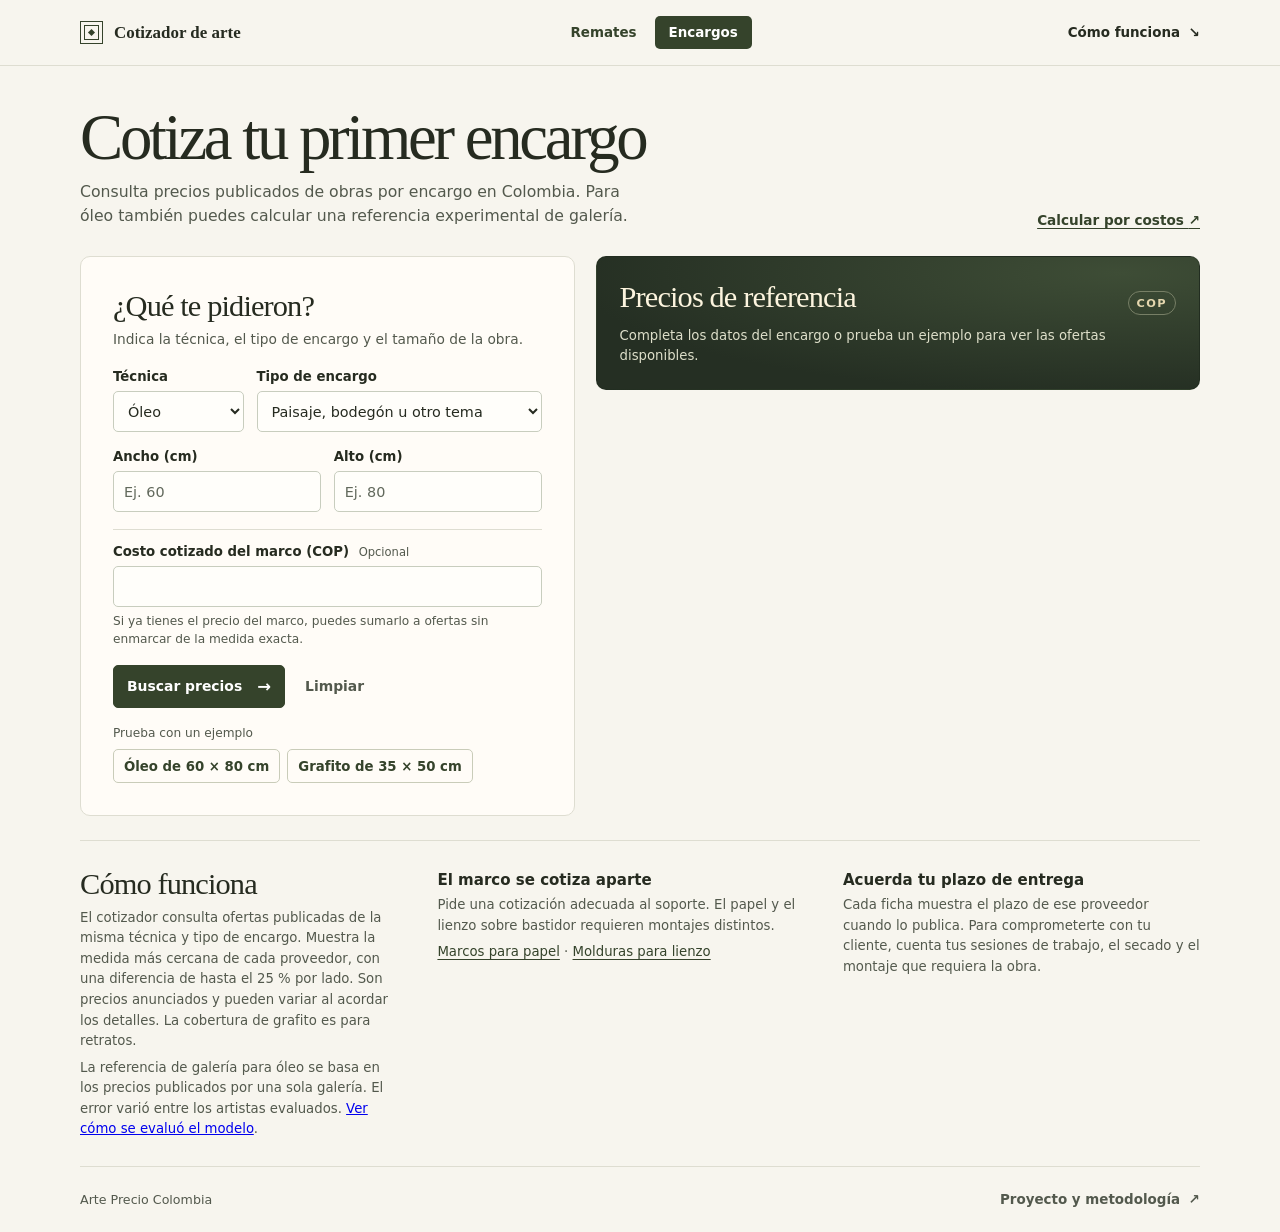
==== docs/cotizador/encargos/index.html @ ac55edd0 "Publica la referencia experimental de galería en Encargos" ====
<!doctype html>
<html lang="es-CO">
<head>
  <meta charset="utf-8">
  <meta name="viewport" content="width=device-width, initial-scale=1">
  <meta name="theme-color" content="#f7f5ee">
  <meta name="description" content="Consulta precios y plazos publicados de encargos de arte en Colombia por técnica y tamaño.">
  <title>Precios de referencia para encargos de arte</title>
  <link rel="stylesheet" href="../styles.css">
  <link rel="stylesheet" href="./referencias.css">
  <script type="module" src="./referencias.mjs?v=2"></script>
</head>
<body>
  <header class="site-header">
    <div class="shell masthead">
      <a class="brand" href="../"><span class="brand-mark" aria-hidden="true"></span>Cotizador de arte</a>
      <nav class="mode-nav" aria-label="Tipos de cotización">
        <a href="../">Remates</a>
        <a href="./" aria-current="page">Encargos</a>
      </nav>
      <a class="guide-link" href="#como-funciona">Cómo funciona <span aria-hidden="true">↘</span></a>
    </div>
  </header>

  <main class="shell">
    <section class="intro reference-intro" aria-labelledby="titulo">
      <div>
        <h1 id="titulo">Cotiza tu primer encargo</h1>
        <p class="intro-description">Consulta precios publicados de obras por encargo en Colombia. Para óleo también puedes calcular una referencia experimental de galería.</p>
      </div>
      <a class="cost-link" href="./costos/">Calcular por costos <span aria-hidden="true">↗</span></a>
    </section>

    <div class="workspace reference-workspace">
      <section class="work-card" aria-labelledby="ficha">
        <header class="work-heading">
          <h2 id="ficha">¿Qué te pidieron?</h2>
          <p>Indica la técnica, el tipo de encargo y el tamaño de la obra.</p>
        </header>

        <form id="references-form">
          <fieldset id="references-fields" class="form-fields" disabled>
            <legend class="sr-only">Características del encargo</legend>

            <div class="field-grid reference-fields">
              <div class="field">
                <label for="technique">Técnica</label>
                <select id="technique" name="technique" required>
                  <option value="oleo">Óleo</option>
                  <option value="grafito">Grafito</option>
                </select>
              </div>
              <div class="field">
                <label for="subject">Tipo de encargo</label>
                <select id="subject" name="subject" required>
                  <option value="obra">Paisaje, bodegón u otro tema</option>
                  <option value="retrato">Retrato de una figura humana</option>
                </select>
              </div>
            </div>

            <div class="field-grid">
              <div class="field">
                <label for="width">Ancho (cm)</label>
                <input id="width" name="width" type="number" inputmode="decimal" min="0.01" step="any" placeholder="Ej. 60" required>
              </div>
              <div class="field">
                <label for="height">Alto (cm)</label>
                <input id="height" name="height" type="number" inputmode="decimal" min="0.01" step="any" placeholder="Ej. 80" required>
              </div>
            </div>

            <div class="field reference-frame">
              <label for="frame-cost">Costo cotizado del marco (COP) <span class="optional">Opcional</span></label>
              <input id="frame-cost" name="frameCost" type="number" inputmode="numeric" min="0" max="999999999" step="1" aria-describedby="frame-help">
              <p class="hint" id="frame-help">Si ya tienes el precio del marco, puedes sumarlo a ofertas sin enmarcar de la medida exacta.</p>
            </div>

            <div class="form-actions">
              <button class="calculate-button" type="submit">Buscar precios <span aria-hidden="true">→</span></button>
              <button class="clear-button" type="reset">Limpiar</button>
            </div>
            <div class="reference-examples" role="group" aria-labelledby="examples-label">
              <p id="examples-label" class="hint">Prueba con un ejemplo</p>
              <button class="example-button" id="example-oil" type="button">Óleo de 60 × 80 cm</button>
              <button class="example-button" id="example-graphite" type="button">Grafito de 35 × 50 cm</button>
            </div>
          </fieldset>
          <p class="app-message" id="references-error" role="alert" hidden></p>
          <noscript><p class="app-message">Activa JavaScript para buscar precios publicados.</p></noscript>
        </form>
      </section>

      <section class="reference-results" id="reference-results" tabindex="-1" aria-labelledby="result-title">
        <div class="result-card reference-summary">
          <div class="result-heading">
            <h2 id="result-title">Precios de referencia</h2>
            <span class="currency-tag">COP</span>
          </div>
          <p class="quote-caption" id="result-status" role="status" aria-atomic="true">Cargando las ofertas publicadas.</p>
        </div>
        <ul class="offer-list" id="offer-list" hidden></ul>
        <article class="offer-card" id="gallery-reference" aria-labelledby="gallery-title" hidden>
          <h3 id="gallery-title">Referencia experimental de galería</h3>
          <p class="offer-price" id="gallery-price" hidden></p>
          <p class="offer-note" id="gallery-caption" role="status" aria-atomic="true"></p>
        </article>
      </section>
    </div>

    <section id="como-funciona" class="guide" aria-labelledby="guide-title">
      <div>
        <h2 id="guide-title">Cómo funciona</h2>
        <p>El cotizador consulta ofertas publicadas de la misma técnica y tipo de encargo. Muestra la medida más cercana de cada proveedor, con una diferencia de hasta el 25 % por lado. Son precios anunciados y pueden variar al acordar los detalles. La cobertura de grafito es para retratos.</p>
        <p>La referencia de galería para óleo se basa en los precios publicados por una sola galería. El error varió entre los artistas evaluados. <a href="https://github.com/joaquinrovi/arte-precio-colombia/blob/main/docs/metodologia_modelado.md#experimento-con-fichas-de-galería">Ver cómo se evaluó el modelo</a>.</p>
      </div>
      <div class="guide-item">
        <h3>El marco se cotiza aparte</h3>
        <p>Pide una cotización adecuada al soporte. El papel y el lienzo sobre bastidor requieren montajes distintos.</p>
        <p><a href="https://photodisenopro.com/product/marco-madera/" target="_blank" rel="noopener noreferrer">Marcos para papel</a> · <a href="https://www.encuadro.co/molduras" target="_blank" rel="noopener noreferrer">Molduras para lienzo</a></p>
      </div>
      <div class="guide-item">
        <h3>Acuerda tu plazo de entrega</h3>
        <p>Cada ficha muestra el plazo de ese proveedor cuando lo publica. Para comprometerte con tu cliente, cuenta tus sesiones de trabajo, el secado y el montaje que requiera la obra.</p>
      </div>
    </section>
  </main>

  <footer class="site-footer">
    <div class="shell footer-content">
      <span>Arte Precio Colombia</span>
      <a href="https://github.com/joaquinrovi/arte-precio-colombia#cotizador-web">Proyecto y metodología <span aria-hidden="true">↗</span></a>
    </div>
  </footer>
</body>
</html>
---- docs/cotizador/styles.css ----
:root {
  color-scheme: light;
  --paper: #f7f5ee;
  --card: #fffcf7;
  --ink: #262b20;
  --muted: #53594d;
  --rule: #deddd1;
  --olive: #35432b;
  --forest: #252f23;
  --cream: #fcf4de;
  --serif: Georgia, "Times New Roman", serif;
  font-family: Inter, system-ui, -apple-system, BlinkMacSystemFont, "Segoe UI", sans-serif;
  font-synthesis: none;
}

*, *::before, *::after { box-sizing: border-box; }

body { margin: 0; background: var(--paper); color: var(--ink); }
button, input, select { font: inherit; }
button:not(:disabled), select:not(:disabled), summary { cursor: pointer; }
[hidden] { display: none !important; }

:focus-visible { outline: 2px solid #8a5f25; outline-offset: 3px; }

.sr-only {
  position: absolute;
  width: 1px;
  height: 1px;
  overflow: hidden;
  clip-path: inset(50%);
  white-space: nowrap;
}

.shell { width: min(1120px, calc(100% - 72px)); margin-inline: auto; }

.site-header { border-bottom: 1px solid var(--rule); }

.masthead, .footer-content {
  min-height: 65px;
  display: flex;
  align-items: center;
  justify-content: space-between;
  gap: 16px;
}

.brand, .guide-link, .site-footer a { color: inherit; text-decoration: none; }
.brand { display: flex; align-items: center; gap: 11px; font: 700 1.06rem var(--serif); }
.mode-nav { display: flex; flex-wrap: wrap; gap: 4px; }
.mode-nav a {
  padding: 9px 14px;
  border-radius: 5px;
  color: var(--olive);
  font-size: .84rem;
  font-weight: 660;
  text-decoration: none;
}
.mode-nav a:hover { background: #eceade; }
.mode-nav a[aria-current] { background: var(--olive); color: white; }

.brand-mark {
  position: relative;
  display: block;
  width: 23px;
  aspect-ratio: 1;
  border: 1px solid var(--olive);
  box-shadow: inset 0 0 0 3px var(--paper), inset 0 0 0 4px var(--olive);
}

.brand-mark::after {
  content: "";
  position: absolute;
  inset: 8px;
  background: var(--olive);
  transform: rotate(45deg);
}

.guide-link, .site-footer a { font-size: .84rem; font-weight: 660; }
.guide-link:hover, .site-footer a:hover { text-decoration: underline; text-underline-offset: 4px; }
.guide-link span, .site-footer a span { margin-left: 4px; }

.intro {
  display: flex;
  justify-content: space-between;
  align-items: flex-end;
  gap: 24px;
  padding: 38px 0 28px;
}

.eyebrow {
  display: flex;
  align-items: center;
  gap: 9px;
  font-size: .68rem;
  font-weight: 760;
  letter-spacing: .12em;
  text-transform: uppercase;
  color: var(--olive);
  margin: 0 0 12px;
}

.eyebrow span { display: block; width: 17px; height: 1px; background: currentColor; }

h1, h2, h3 { margin: 0; }
h1, h2 { font-family: var(--serif); font-weight: 400; }
h1 { font-size: clamp(2.54rem, 6.5vw, 4.05rem); letter-spacing: -.051em; line-height: 1.03; }
h2 { font-size: clamp(1.5rem, 3vw, 1.9rem); letter-spacing: -.029em; line-height: 1.13; }
.intro-description { font-size: .98rem; line-height: 1.55; margin: 9px 0 0; color: var(--muted); max-width: 49ch; }

.example-button {
  display: inline-flex;
  align-items: center;
  gap: 10px;
  min-height: 41px;
  padding: 0 13px;
  border: 1px solid #c9ccb9;
  border-radius: 5px;
  background: transparent;
  color: var(--olive);
  font-size: .83rem;
  font-weight: 690;
  white-space: nowrap;
}

.example-button:hover:not(:disabled), .save-button:hover { background: #eaeade; }
.example-button:disabled { opacity: .6; }

.auction-explainer {
  display: grid;
  grid-template-columns: repeat(auto-fit, minmax(min(100%, 20rem), 1fr));
  gap: 12px;
  margin-bottom: 20px;
}
.auction-explainer section {
  padding: 14px 16px;
  border: 1px solid var(--rule);
  border-radius: 8px;
  background: var(--card);
}
.auction-explainer h2 { font-size: 1.35rem; scroll-margin-top: 12px; }
.auction-explainer p { margin: 6px 0 0; color: var(--muted); font-size: .86rem; line-height: 1.55; }

.workspace {
  display: grid;
  grid-template-columns: minmax(0, 1.1fr) minmax(0, .9fr);
  gap: 21px;
  align-items: start;
}

.work-card, .result-card { border-radius: 10px; padding: clamp(18px, 2.65vw, 32px); }
.work-card { min-width: 0; background: var(--card); border: 1px solid var(--rule); }
.work-heading { margin-bottom: 20px; }
.work-heading p { margin: 5px 0 0; color: var(--muted); font-size: .86rem; line-height: 1.5; }

fieldset { min-inline-size: 0; margin: 0; padding: 0; border: 0; }
.form-fields { display: grid; gap: 17px; }
.form-fields:disabled { opacity: .65; }
.field-grid { display: grid; grid-template-columns: repeat(2, minmax(0, 1fr)); gap: 13px; }
.work-properties { grid-template-columns: repeat(3, minmax(0, 1fr)); }
.field { display: grid; align-content: start; gap: 6px; min-width: 0; }

.field label, .dimensions legend, summary {
  font-size: .83rem;
  font-weight: 680;
  line-height: 1.2;
}

.optional { font-size: .72rem; font-weight: 520; color: var(--muted); margin-left: 5px; }

.field input, .field select {
  width: 100%;
  min-width: 0;
  min-height: 41px;
  padding: 7px 10px;
  border: 1px solid #c8cdbe;
  border-radius: 5px;
  color: var(--ink);
  background: #fffefa;
  font-size: .9rem;
}

.field select { padding-right: 8px; }
.field input:disabled, .field select:disabled { background: #f0efe8; color: var(--muted); }
.field input::placeholder { color: #62695c; opacity: 1; }
.field input:hover:not(:disabled), .field select:hover:not(:disabled) { border-color: #777f6d; }
.hint { color: var(--muted); font-size: .76rem; line-height: 1.43; margin: 0; }
.artist-status { font-weight: 630; }

.artist-control { display: flex; gap: 5px; }
.artist-control input { flex: 1; }

.save-button {
  flex: 0 0 auto;
  padding: 5px 9px;
  border: 1px solid #bdc4b3;
  border-radius: 5px;
  background: #f0f0e7;
  color: var(--olive);
  font-size: .75rem;
  font-weight: 680;
}

.dimensions { display: grid; gap: 8px; border-top: 1px solid var(--rule); padding-top: 8px; }
.dimensions legend { padding: 0 10px 0 0; }
.shape-selector { display: inline-flex; width: fit-content; max-width: 100%; border-radius: 6px; padding: 2px; background: #eaece2; }
.shape-selector label { position: relative; }
.shape-selector span { display: block; border: 1px solid transparent; padding: 6px 9px; border-radius: 4px; font-size: .76rem; line-height: 1.2; color: #414d3b; cursor: pointer; }
.shape-selector input { position: absolute; opacity: 0; width: 1px; height: 1px; }
.shape-selector input:checked + span { background: var(--card); border-color: #cbd0c2; font-weight: 680; }
.shape-selector input:focus-visible + span { outline: 2px solid #8a5f25; outline-offset: -1px; }
.dimension-grid { margin-top: 2px; }

.extra-details { border-top: 1px solid var(--rule); border-bottom: 1px solid var(--rule); }
summary { list-style: none; padding: 12px 25px 12px 0; position: relative; }
summary::-webkit-details-marker { display: none; }
summary::after { content: "+"; position: absolute; right: 3px; font-size: 1.16rem; line-height: .9; font-weight: 420; color: var(--olive); }
details[open] summary::after { content: "−"; }
.details-grid { gap: 12px 13px; padding-bottom: 13px; }

.form-actions { display: flex; align-items: center; gap: 10px; flex-wrap: wrap; }
.calculate-button, .clear-button { min-height: 43px; border-radius: 5px; font-size: .87rem; font-weight: 700; }
.calculate-button { display: inline-flex; align-items: center; gap: 15px; border: 1px solid var(--olive); padding: 0 13px; color: white; background: var(--olive); }
.calculate-button:hover:not(:disabled) { background: #283522; }
.calculate-button span { font-size: 1.03rem; }
.clear-button { padding: 0 9px; border: 1px solid transparent; color: var(--muted); background: transparent; }
.clear-button:hover:not(:disabled) { color: var(--ink); text-decoration: underline; text-underline-offset: 3px; }
.app-message { margin: 11px 0 0; color: #6f3c22; font-size: .84rem; line-height: 1.5; }

.result-card {
  position: sticky;
  top: 18px;
  display: grid;
  gap: 18px;
  min-width: 0;
  color: var(--cream);
  background: radial-gradient(ellipse at 87% 12%, #3e4d36, var(--forest) 74%);
  border: 1px solid rgba(20, 35, 21, .2);
}

.result-heading { display: flex; justify-content: space-between; align-items: baseline; gap: 10px; }
.currency-tag { font-size: .71rem; font-weight: 700; letter-spacing: .12em; color: #e4d6ae; border: 1px solid #777f66; border-radius: 20px; padding: 4px 8px; }

.study {
  position: relative;
  display: grid;
  place-items: center;
  isolation: isolate;
  overflow: hidden;
  height: clamp(156px, 18vw, 213px);
  border: 1px solid #717a63;
  border-radius: 6px;
  background: radial-gradient(circle, #bac6a947 1px, transparent 1.1px) 5px 5px / 13px 13px;
}

.study::before { content: ""; position: absolute; inset: 0; z-index: -1; background: radial-gradient(ellipse, #57644969, transparent 64%); }

.study-art {
  position: relative;
  width: var(--art-width, 115px);
  height: var(--art-height, 132px);
  max-width: calc(100% - 62px);
  border-radius: var(--art-radius, 2px);
  background: #bfa171;
  overflow: hidden;
  isolation: isolate;
  box-shadow: 5px 7px 0 #1721177f, 10px 15px 26px #20271b99, inset 0 0 0 1px #ede6c082;
  transform: rotate(-5deg);
  transition: width .2s, height .2s, border-radius .2s;
}

.study-art span { position: absolute; display: block; }
.study-art span:nth-child(1) { top: -44%; left: -37%; width: 140%; height: 120%; background: #ded1a4; border-radius: 50%; }
.study-art span:nth-child(2) { top: 32%; right: -23%; width: 99%; height: 43%; background: #ad603f; border-radius: 80% 20% 50% 35%; transform: rotate(-43deg); }
.study-art span:nth-child(3) { bottom: -35%; left: -23%; width: 112%; height: 80%; background: #47553b; border-radius: 50% 80% 0 0; transform: rotate(27deg); }
.study-art::after { content: ""; position: absolute; z-index: 1; inset: 0; border-radius: inherit; background: repeating-linear-gradient(107deg, #fff1 0 1px, transparent 1px 3px); mix-blend-mode: soft-light; }
.study-ruler { position: absolute; color: #858d70; opacity: .8; }
.study-ruler-horizontal { left: 11px; bottom: 11px; width: 55px; height: 5px; border-bottom: 1px solid currentColor; background: repeating-linear-gradient(90deg, currentColor 0 1px, transparent 1px 9px); }
.study-ruler-vertical { right: 11px; top: 11px; width: 5px; height: 55px; border-right: 1px solid currentColor; background: repeating-linear-gradient(0deg, currentColor 0 1px, transparent 1px 9px); }
.study-size { position: absolute; right: 10px; bottom: 9px; padding: 0 3px; color: #e4e0c9; background: #2e392b; font-size: .69rem; font-variant-numeric: tabular-nums; }

.quote { display: grid; align-content: start; gap: 5px; }
.quote p, .result-note { margin: 0; }
.quote-status { font-family: var(--serif); font-size: clamp(1.25rem, 3vw, 1.58rem); line-height: 1.15; }
.quote[data-state="result"] .quote-status { font: 650 .8rem/1.3 Inter, system-ui, sans-serif; color: #e4d6ae; }
.quote-price { font: 400 clamp(2rem, 5vw, 3.25rem)/1.03 var(--serif); letter-spacing: -.043em; font-variant-numeric: lining-nums tabular-nums; overflow-wrap: anywhere; }
.quote-caption, .quote-artist, .result-note { font-size: .83rem; line-height: 1.5; }
.quote-caption, .result-note { color: #dedfca; }
.quote-artist { margin-top: 4px !important; color: var(--cream); overflow-wrap: anywhere; }
.result-note { font-size: .77rem; border-top: 1px solid #717a63; padding-top: 12px; }
.result-note a { color: inherit; text-underline-offset: 3px; }

.guide {
  display: grid;
  grid-template-columns: .91fr 1.05fr 1.04fr;
  gap: clamp(14px, 4vw, 45px);
  padding: 26px 0;
  margin-top: 24px;
  scroll-margin-top: 12px;
  border-block: 1px solid var(--rule);
}

.guide h3 { font-size: .94rem; font-weight: 700; }
.guide p { font-size: .83rem; color: var(--muted); line-height: 1.55; margin: 6px 0 0; }
.guide-item { padding-top: 4px; }
.footer-content { color: var(--muted); font-size: .79rem; }

@media (max-width: 790px) {
  .shell { width: min(620px, calc(100% - 44px)); }
  .workspace { grid-template-columns: minmax(0, 1fr); gap: 13px; }
  .result-card { position: static; }
  .guide { gap: 16px 20px; grid-template-columns: 1fr 1fr; }
  .guide > :first-child { grid-column: 1 / -1; }
}

@media (min-width: 791px) and (max-width: 1060px), (max-width: 580px) {
  .work-properties { grid-template-columns: repeat(2, minmax(0, 1fr)); }
  .support-field { grid-column: 1 / -1; }
}

@media (max-width: 500px) {
  .shell { width: calc(100% - 28px); }
  .masthead, .footer-content { min-height: 56px; }
  .masthead { flex-wrap: wrap; gap: 8px 16px; padding-block: 12px; }
  .masthead .brand { flex-basis: 100%; }
  .intro { display: grid; gap: 14px; padding: 25px 0 21px; }
  .intro-description { font-size: .93rem; }
  .example-button { justify-self: start; }
  .work-card, .result-card { padding: 16px; }
  .form-fields { gap: 15px; }
  .field input, .field select { font-size: 1rem; }
  .guide { grid-template-columns: 1fr; }
}

@media (max-width: 348px) {
  .field-grid:not(.dimension-grid) { grid-template-columns: minmax(0, 1fr); }
  .footer-content { flex-wrap: wrap; gap: 8px 12px; padding-block: 12px; }
}

@media (prefers-reduced-motion: reduce) {
  .study-art { transition: none; }
}
---- docs/cotizador/encargos/referencias.css ----
.reference-intro .intro-description { max-width: 57ch; }

.cost-link {
  width: fit-content;
  flex: 0 0 auto;
  color: var(--olive);
  font-size: .85rem;
  font-weight: 680;
  text-underline-offset: 3px;
}

.reference-workspace { grid-template-columns: minmax(0, .9fr) minmax(0, 1.1fr); }
.reference-fields { display: flex; flex-wrap: wrap; }
.reference-fields .field { flex: 1 1 7rem; }
.reference-fields .field:last-child { flex: 2 1 15.5rem; }
.reference-frame { border-top: 1px solid var(--rule); padding-top: 14px; }
.reference-examples { display: flex; align-items: center; flex-wrap: wrap; gap: 7px; }
.reference-examples p { width: 100%; }
.reference-examples .example-button { min-height: 34px; padding: 0 10px; }

.reference-results { display: grid; gap: 12px; min-width: 0; scroll-margin: 16px; }
.reference-summary { position: static; gap: 11px; padding: clamp(16px, 2.65vw, 23px); }
.reference-summary .quote-caption { margin: 0; }

.offer-list { list-style: none; display: grid; gap: 9px; margin: 0; padding: 0; }

.offer-card {
  display: grid;
  gap: 12px;
  padding: clamp(14px, 2.5vw, 22px);
  background: var(--card);
  border: 1px solid var(--rule);
  border-radius: 8px;
}

.offer-heading { display: grid; gap: 3px; }
.offer-price {
  font: 400 clamp(1.52rem, 4vw, 2.15rem)/1.1 var(--serif);
  letter-spacing: -.026em;
  font-variant-numeric: tabular-nums;
  overflow-wrap: anywhere;
}
.offer-details { display: grid; gap: 3px; margin: 0; }
.offer-details > div { display: grid; grid-template-columns: minmax(0, 1fr) minmax(0, 2.4fr); gap: 8px; }
.offer-details dt, .offer-details dd, .offer-note, .offer-frame-total { font-size: .84rem; line-height: 1.45; }
.offer-details dt, .offer-note { color: var(--muted); }
.offer-details dd, .offer-note, .offer-frame-total { margin: 0; overflow-wrap: anywhere; }
.offer-frame-total { padding-top: 8px; border-top: 1px solid var(--rule); }
.offer-source, .guide-item a { color: var(--olive); text-underline-offset: 3px; }
.offer-source { width: fit-content; font-size: .86rem; font-weight: 680; }

@media (max-width: 790px) {
  .reference-workspace { grid-template-columns: minmax(0, 1fr); }
}
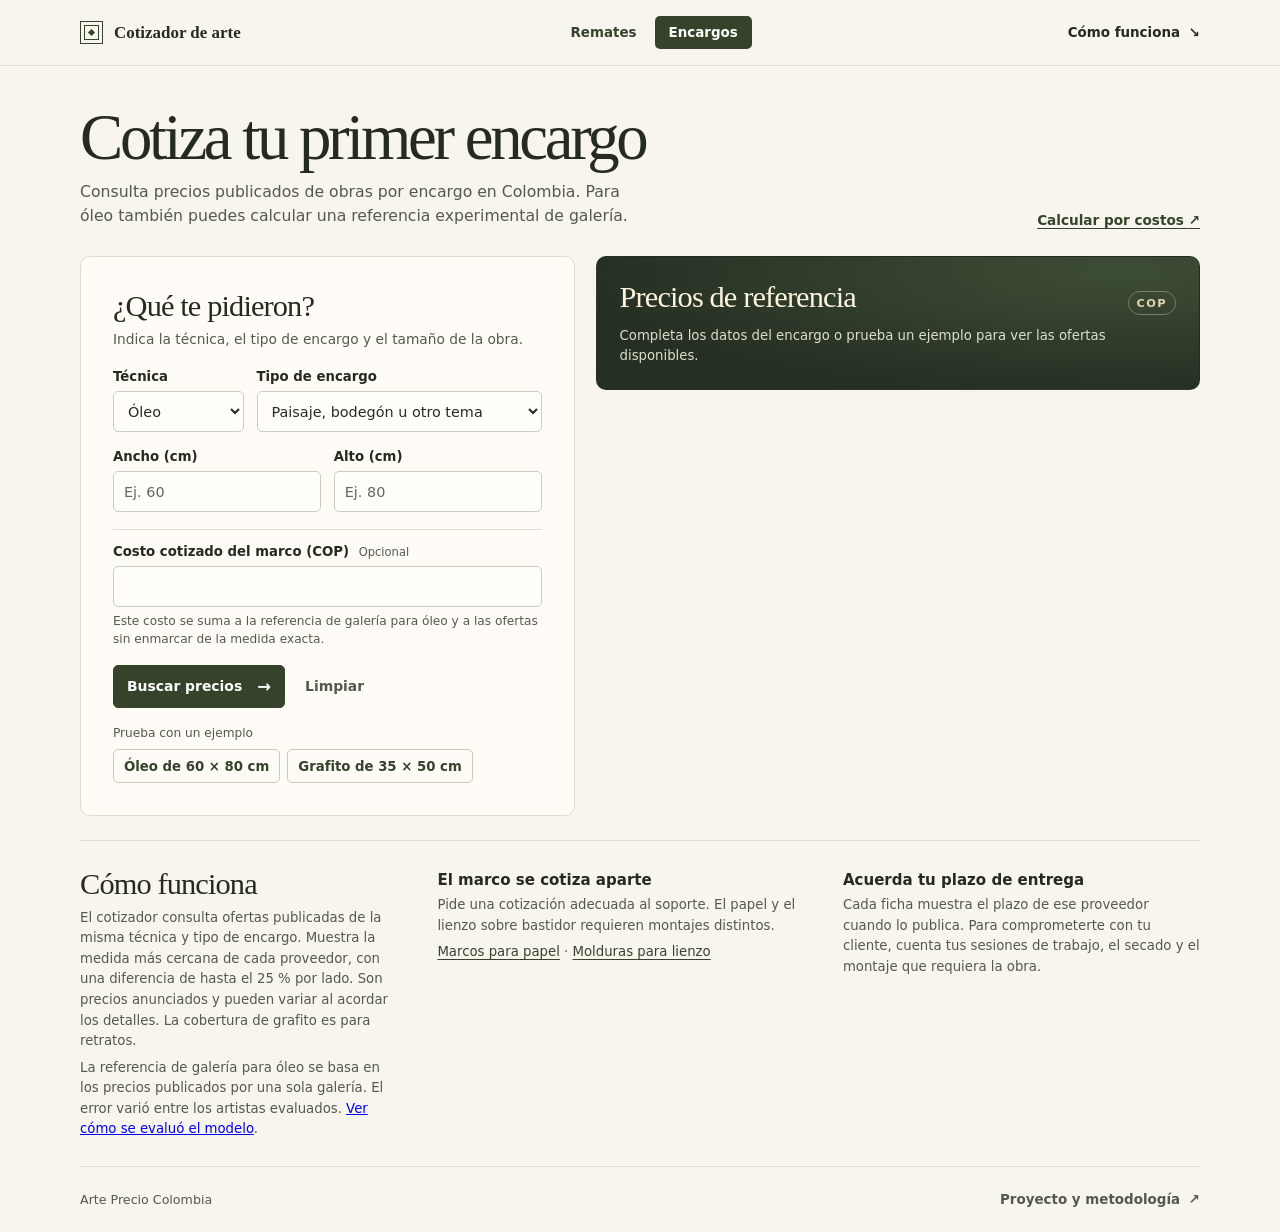
==== commit 7680cdea: "Suma el marco cotizado a la referencia de galería" ====
--- a/docs/cotizador/encargos/index.html
+++ b/docs/cotizador/encargos/index.html
@@ -8,7 +8,7 @@
   <title>Precios de referencia para encargos de arte</title>
   <link rel="stylesheet" href="../styles.css">
   <link rel="stylesheet" href="./referencias.css">
-  <script type="module" src="./referencias.mjs?v=2"></script>
+  <script type="module" src="./referencias.mjs?v=4"></script>
 </head>
 <body>
   <header class="site-header">
@@ -73,7 +73,7 @@
             <div class="field reference-frame">
               <label for="frame-cost">Costo cotizado del marco (COP) <span class="optional">Opcional</span></label>
               <input id="frame-cost" name="frameCost" type="number" inputmode="numeric" min="0" max="999999999" step="1" aria-describedby="frame-help">
-              <p class="hint" id="frame-help">Si ya tienes el precio del marco, puedes sumarlo a ofertas sin enmarcar de la medida exacta.</p>
+              <p class="hint" id="frame-help">Este costo se suma a la referencia de galería para óleo y a las ofertas sin enmarcar de la medida exacta.</p>
             </div>
 
             <div class="form-actions">
@@ -101,8 +101,12 @@
         </div>
         <ul class="offer-list" id="offer-list" hidden></ul>
         <article class="offer-card" id="gallery-reference" aria-labelledby="gallery-title" hidden>
-          <h3 id="gallery-title">Referencia experimental de galería</h3>
-          <p class="offer-price" id="gallery-price" hidden></p>
+          <div class="offer-heading">
+            <h3 id="gallery-title">Referencia experimental de galería</h3>
+            <p class="offer-note" id="gallery-total-label" hidden>Total orientativo con marco</p>
+            <div class="offer-price" id="gallery-price" hidden></div>
+          </div>
+          <dl class="offer-details" id="gallery-breakdown" hidden></dl>
           <p class="offer-note" id="gallery-caption" role="status" aria-atomic="true"></p>
         </article>
       </section>
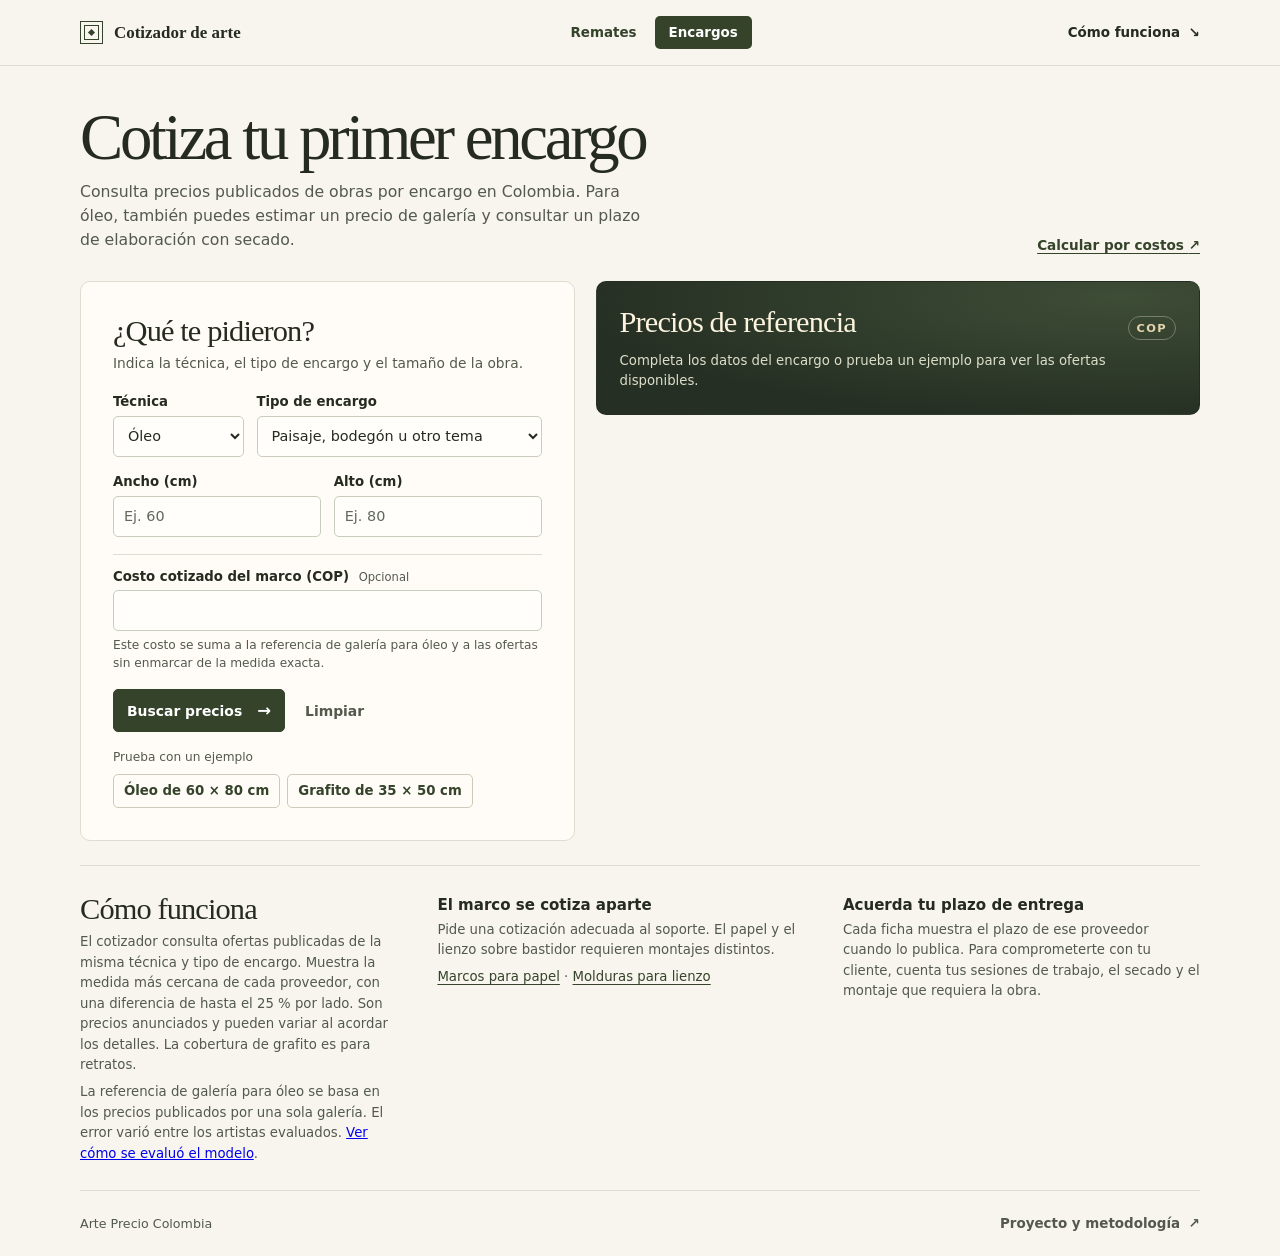
==== commit ee8ffdd8: "Añade IVA y plazos de elaboración a Encargos" ====
--- a/docs/cotizador/encargos/index.html
+++ b/docs/cotizador/encargos/index.html
@@ -7,8 +7,8 @@
   <meta name="description" content="Consulta precios y plazos publicados de encargos de arte en Colombia por técnica y tamaño.">
   <title>Precios de referencia para encargos de arte</title>
   <link rel="stylesheet" href="../styles.css">
-  <link rel="stylesheet" href="./referencias.css">
-  <script type="module" src="./referencias.mjs?v=4"></script>
+  <link rel="stylesheet" href="./referencias.css?v=5">
+  <script type="module" src="./referencias.mjs?v=6"></script>
 </head>
 <body>
   <header class="site-header">
@@ -26,7 +26,7 @@
     <section class="intro reference-intro" aria-labelledby="titulo">
       <div>
         <h1 id="titulo">Cotiza tu primer encargo</h1>
-        <p class="intro-description">Consulta precios publicados de obras por encargo en Colombia. Para óleo también puedes calcular una referencia experimental de galería.</p>
+        <p class="intro-description">Consulta precios publicados de obras por encargo en Colombia. Para óleo, también puedes estimar un precio de galería y consultar un plazo de elaboración con secado.</p>
       </div>
       <a class="cost-link" href="./costos/">Calcular por costos <span aria-hidden="true">↗</span></a>
     </section>
@@ -99,16 +99,28 @@
           </div>
           <p class="quote-caption" id="result-status" role="status" aria-atomic="true">Cargando las ofertas publicadas.</p>
         </div>
-        <ul class="offer-list" id="offer-list" hidden></ul>
         <article class="offer-card" id="gallery-reference" aria-labelledby="gallery-title" hidden>
           <div class="offer-heading">
             <h3 id="gallery-title">Referencia experimental de galería</h3>
-            <p class="offer-note" id="gallery-total-label" hidden>Total orientativo con marco</p>
+            <p class="offer-note" id="gallery-total-label" hidden>Total orientativo con IVA</p>
             <div class="offer-price" id="gallery-price" hidden></div>
           </div>
           <dl class="offer-details" id="gallery-breakdown" hidden></dl>
           <p class="offer-note" id="gallery-caption" role="status" aria-atomic="true"></p>
         </article>
+        <article class="offer-card" id="oil-duration" aria-labelledby="oil-duration-title" hidden>
+          <div class="offer-heading">
+            <h3 id="oil-duration-title">Tiempo orientativo de elaboración</h3>
+            <div class="offer-price" id="oil-duration-range" hidden></div>
+          </div>
+          <p class="offer-note" id="oil-duration-note" role="status" aria-atomic="true"></p>
+          <a class="offer-source" href="https://www.kartidia.com/pages/custom-oil-painting-commission" rel="noopener noreferrer" target="_blank">Consultar plazos de referencia por tamaño</a>
+        </article>
+        <details class="offer-disclosure" id="offer-disclosure" hidden>
+          <summary id="offer-summary">Ver ofertas de encargo</summary>
+          <p class="offer-note" id="offer-sources"></p>
+          <ul class="offer-list" id="offer-list"></ul>
+        </details>
       </section>
     </div>
 
--- a/docs/cotizador/encargos/referencias.css
+++ b/docs/cotizador/encargos/referencias.css
@@ -22,6 +22,15 @@
 .reference-summary { position: static; gap: 11px; padding: clamp(16px, 2.65vw, 23px); }
 .reference-summary .quote-caption { margin: 0; }
 
+.offer-disclosure > summary {
+  padding: 12px 36px 12px 14px;
+  border: 1px solid var(--rule);
+  border-radius: 8px;
+  color: var(--olive);
+  background: var(--card);
+}
+.offer-disclosure > summary::after { right: 14px; }
+.offer-disclosure > .offer-note { margin: 8px 0; }
 .offer-list { list-style: none; display: grid; gap: 9px; margin: 0; padding: 0; }
 
 .offer-card {
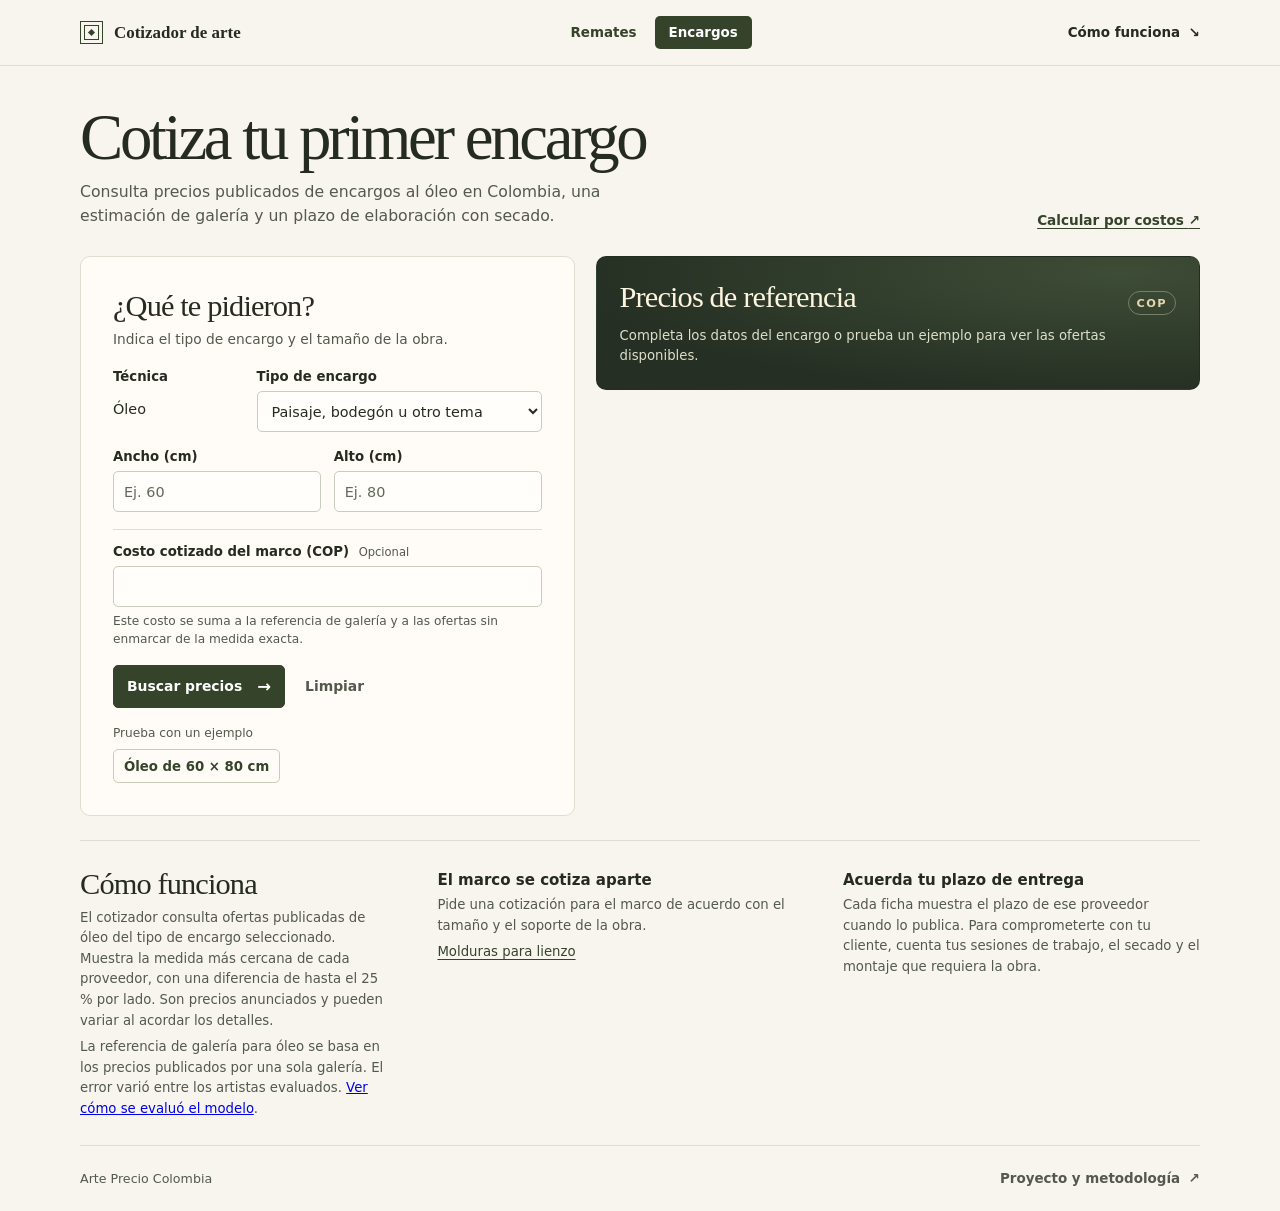
==== commit 3d174851: "Limita los encargos a la técnica de óleo" ====
--- a/docs/cotizador/encargos/index.html
+++ b/docs/cotizador/encargos/index.html
@@ -4,11 +4,11 @@
   <meta charset="utf-8">
   <meta name="viewport" content="width=device-width, initial-scale=1">
   <meta name="theme-color" content="#f7f5ee">
-  <meta name="description" content="Consulta precios y plazos publicados de encargos de arte en Colombia por técnica y tamaño.">
+  <meta name="description" content="Consulta precios y plazos de encargos al óleo en Colombia por tipo y tamaño.">
   <title>Precios de referencia para encargos de arte</title>
   <link rel="stylesheet" href="../styles.css">
-  <link rel="stylesheet" href="./referencias.css?v=5">
-  <script type="module" src="./referencias.mjs?v=6"></script>
+  <link rel="stylesheet" href="./referencias.css?v=6">
+  <script type="module" src="./referencias.mjs?v=7"></script>
 </head>
 <body>
   <header class="site-header">
@@ -26,7 +26,7 @@
     <section class="intro reference-intro" aria-labelledby="titulo">
       <div>
         <h1 id="titulo">Cotiza tu primer encargo</h1>
-        <p class="intro-description">Consulta precios publicados de obras por encargo en Colombia. Para óleo, también puedes estimar un precio de galería y consultar un plazo de elaboración con secado.</p>
+        <p class="intro-description">Consulta precios publicados de encargos al óleo en Colombia, una estimación de galería y un plazo de elaboración con secado.</p>
       </div>
       <a class="cost-link" href="./costos/">Calcular por costos <span aria-hidden="true">↗</span></a>
     </section>
@@ -35,7 +35,7 @@
       <section class="work-card" aria-labelledby="ficha">
         <header class="work-heading">
           <h2 id="ficha">¿Qué te pidieron?</h2>
-          <p>Indica la técnica, el tipo de encargo y el tamaño de la obra.</p>
+          <p>Indica el tipo de encargo y el tamaño de la obra.</p>
         </header>
 
         <form id="references-form">
@@ -43,13 +43,10 @@
             <legend class="sr-only">Características del encargo</legend>
 
             <div class="field-grid reference-fields">
-              <div class="field">
-                <label for="technique">Técnica</label>
-                <select id="technique" name="technique" required>
-                  <option value="oleo">Óleo</option>
-                  <option value="grafito">Grafito</option>
-                </select>
-              </div>
+              <p class="field fixed-technique">
+                <strong>Técnica</strong>
+                <span>Óleo</span>
+              </p>
               <div class="field">
                 <label for="subject">Tipo de encargo</label>
                 <select id="subject" name="subject" required>
@@ -73,7 +70,7 @@
             <div class="field reference-frame">
               <label for="frame-cost">Costo cotizado del marco (COP) <span class="optional">Opcional</span></label>
               <input id="frame-cost" name="frameCost" type="number" inputmode="numeric" min="0" max="999999999" step="1" aria-describedby="frame-help">
-              <p class="hint" id="frame-help">Este costo se suma a la referencia de galería para óleo y a las ofertas sin enmarcar de la medida exacta.</p>
+              <p class="hint" id="frame-help">Este costo se suma a la referencia de galería y a las ofertas sin enmarcar de la medida exacta.</p>
             </div>
 
             <div class="form-actions">
@@ -83,7 +80,6 @@
             <div class="reference-examples" role="group" aria-labelledby="examples-label">
               <p id="examples-label" class="hint">Prueba con un ejemplo</p>
               <button class="example-button" id="example-oil" type="button">Óleo de 60 × 80 cm</button>
-              <button class="example-button" id="example-graphite" type="button">Grafito de 35 × 50 cm</button>
             </div>
           </fieldset>
           <p class="app-message" id="references-error" role="alert" hidden></p>
@@ -127,13 +123,13 @@
     <section id="como-funciona" class="guide" aria-labelledby="guide-title">
       <div>
         <h2 id="guide-title">Cómo funciona</h2>
-        <p>El cotizador consulta ofertas publicadas de la misma técnica y tipo de encargo. Muestra la medida más cercana de cada proveedor, con una diferencia de hasta el 25 % por lado. Son precios anunciados y pueden variar al acordar los detalles. La cobertura de grafito es para retratos.</p>
+        <p>El cotizador consulta ofertas publicadas de óleo del tipo de encargo seleccionado. Muestra la medida más cercana de cada proveedor, con una diferencia de hasta el 25 % por lado. Son precios anunciados y pueden variar al acordar los detalles.</p>
         <p>La referencia de galería para óleo se basa en los precios publicados por una sola galería. El error varió entre los artistas evaluados. <a href="https://github.com/joaquinrovi/arte-precio-colombia/blob/main/docs/metodologia_modelado.md#experimento-con-fichas-de-galería">Ver cómo se evaluó el modelo</a>.</p>
       </div>
       <div class="guide-item">
         <h3>El marco se cotiza aparte</h3>
-        <p>Pide una cotización adecuada al soporte. El papel y el lienzo sobre bastidor requieren montajes distintos.</p>
-        <p><a href="https://photodisenopro.com/product/marco-madera/" target="_blank" rel="noopener noreferrer">Marcos para papel</a> · <a href="https://www.encuadro.co/molduras" target="_blank" rel="noopener noreferrer">Molduras para lienzo</a></p>
+        <p>Pide una cotización para el marco de acuerdo con el tamaño y el soporte de la obra.</p>
+        <p><a href="https://www.encuadro.co/molduras" target="_blank" rel="noopener noreferrer">Molduras para lienzo</a></p>
       </div>
       <div class="guide-item">
         <h3>Acuerda tu plazo de entrega</h3>
--- a/docs/cotizador/encargos/referencias.css
+++ b/docs/cotizador/encargos/referencias.css
@@ -13,6 +13,9 @@
 .reference-fields { display: flex; flex-wrap: wrap; }
 .reference-fields .field { flex: 1 1 7rem; }
 .reference-fields .field:last-child { flex: 2 1 15.5rem; }
+.fixed-technique { margin: 0; }
+.fixed-technique strong { font-size: .83rem; font-weight: 680; line-height: 1.2; }
+.fixed-technique span { padding: 10px 0; font-size: .9rem; }
 .reference-frame { border-top: 1px solid var(--rule); padding-top: 14px; }
 .reference-examples { display: flex; align-items: center; flex-wrap: wrap; gap: 7px; }
 .reference-examples p { width: 100%; }
